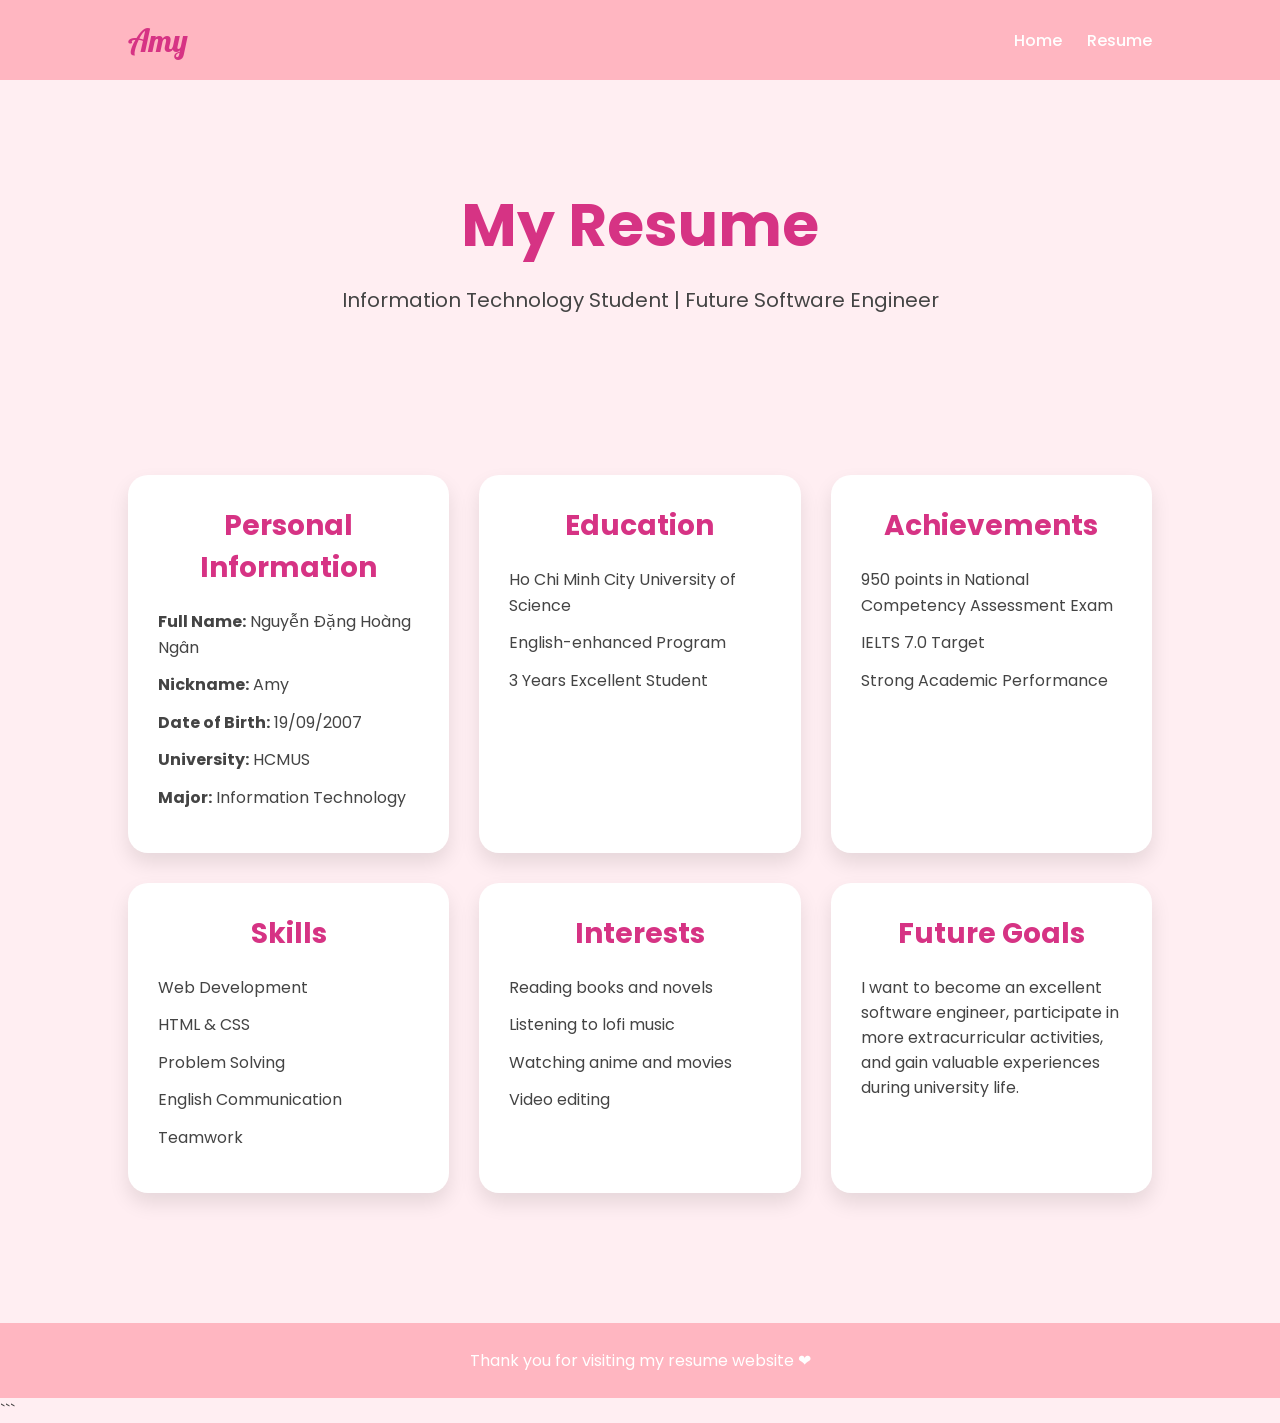
==== resume.html @ e3c83d65 "Update my resume" ====
<!DOCTYPE html>
<html lang="en">
<head>

    <!-- Website settings -->
    <meta charset="UTF-8">
    <meta name="viewport" content="width=device-width, initial-scale=1.0">

    <!-- Page title -->
    <title>Amy Resume</title>

    <!-- Connect CSS -->
    <link rel="stylesheet" href="style.css">

    <!-- Google Fonts -->
    <link href="https://fonts.googleapis.com/css2?family=Poppins:wght@300;400;500;700&family=Lobster&display=swap" rel="stylesheet">

</head>

<body>

    <!-- Navigation Bar -->
    <nav>

        <div class="logo">Amy</div>

        <ul>
            <li><a href="index.html">Home</a></li>
            <li><a href="resume.html">Resume</a></li>
        </ul>

    </nav>

    <!-- Resume Header -->
    <section class="resume-header">

        <h1>My Resume</h1>

        <p>
            Information Technology Student | Future Software Engineer
        </p>

    </section>

    <!-- Resume Content -->
    <section class="resume-container">

        <!-- Personal Information -->
        <div class="resume-card">

            <h2>Personal Information</h2>

            <ul>
                <li><strong>Full Name:</strong> Nguyễn Đặng Hoàng Ngân</li>
                <li><strong>Nickname:</strong> Amy</li>
                <li><strong>Date of Birth:</strong> 19/09/2007</li>
                <li><strong>University:</strong> HCMUS</li>
                <li><strong>Major:</strong> Information Technology</li>
            </ul>

        </div>

        <!-- Education -->
        <div class="resume-card">

            <h2>Education</h2>

            <ul>
                <li>Ho Chi Minh City University of Science</li>
                <li>English-enhanced Program</li>
                <li>3 Years Excellent Student</li>
            </ul>

        </div>

        <!-- Achievements -->
        <div class="resume-card">

            <h2>Achievements</h2>

            <ul>
                <li>950 points in National Competency Assessment Exam</li>
                <li>IELTS 7.0 Target</li>
                <li>Strong Academic Performance</li>
            </ul>

        </div>

        <!-- Skills -->
        <div class="resume-card">

            <h2>Skills</h2>

            <ul>
                <li>Web Development</li>
                <li>HTML & CSS</li>
                <li>Problem Solving</li>
                <li>English Communication</li>
                <li>Teamwork</li>
            </ul>

        </div>

        <!-- Interests -->
        <div class="resume-card">

            <h2>Interests</h2>

            <ul>
                <li>Reading books and novels</li>
                <li>Listening to lofi music</li>
                <li>Watching anime and movies</li>
                <li>Video editing</li>
            </ul>

        </div>

        <!-- Goals -->
        <div class="resume-card">

            <h2>Future Goals</h2>

            <p>
                I want to become an excellent software engineer,
                participate in more extracurricular activities,
                and gain valuable experiences during university life.
            </p>

        </div>

    </section>

    <!-- Footer -->
    <footer>

        <p>Thank you for visiting my resume website ❤</p>

    </footer>

</body>
</html>
```
---- style.css ----
/* Reset default browser spacing */
*{
    margin: 0;
    padding: 0;
    box-sizing: border-box;
}

/* Main body styling */
body{
    font-family: 'Poppins', sans-serif;
    background: #ffeef2;
    color: #444;
}

/* Navigation bar */
nav{
    display: flex;
    justify-content: space-between;
    align-items: center;

    padding: 20px 10%;
    background: #ffb6c1;

    position: sticky;
    top: 0;
}

/* Website logo */
.logo{
    font-size: 32px;
    font-family: 'Lobster', cursive;
    color: #d63384;
}

/* Navigation menu */
nav ul{
    display: flex;
    list-style: none;
}

/* Space between menu items */
nav ul li{
    margin-left: 25px;
}

/* Navigation links */
nav ul li a{
    text-decoration: none;
    color: white;
    font-weight: 500;
    transition: 0.3s;
}

/* Hover effect */
nav ul li a:hover{
    color: #d63384;
}

/* Hero section */
.hero{
    display: flex;
    justify-content: center;
    align-items: center;

    min-height: 80vh;

    padding: 50px 10%;
    text-align: center;
}

/* Hero text area */
.hero-text{
    max-width: 700px;
}

/* Main heading */
.hero-text h1{
    font-size: 60px;
    margin-bottom: 10px;
}

/* Highlight name */
.hero-text span{
    color: #ff4d88;
}

/* Subtitle */
.hero-text h2{
    font-size: 26px;
    margin-bottom: 20px;
    color: #c2185b;
}

/* Paragraph text */
.hero-text p{
    line-height: 1.8;
    margin-bottom: 30px;
    font-size: 18px;
}

/* Buttons container */
.buttons{
    display: flex;
    justify-content: center;
}

/* Main pink button */
.btn{
    padding: 12px 25px;

    background: #ff4d88;
    color: white;

    border-radius: 30px;

    text-decoration: none;

    transition: 0.3s;
}

/* Hover effect */
.btn:hover{
    background: #d63384;
}

/* General section styling */
section{
    padding: 80px 10%;
}

/* Section titles */
section h2{
    text-align: center;

    font-size: 40px;

    margin-bottom: 40px;

    color: #d63384;
}

/* About card */
.about-card{
    background: white;

    padding: 40px;

    border-radius: 20px;

    box-shadow: 0 10px 20px rgba(0,0,0,0.1);

    line-height: 1.8;
}

/* Skill cards container */
.skill-container{
    display: flex;

    gap: 30px;

    justify-content: center;

    flex-wrap: wrap;
}

/* Individual skill card */
.skill-card{
    background: white;

    width: 280px;

    padding: 30px;

    border-radius: 20px;

    text-align: center;

    box-shadow: 0 10px 20px rgba(0,0,0,0.1);

    transition: 0.3s;
}

/* Hover animation */
.skill-card:hover{
    transform: translateY(-10px);
}

/* Resume page header */
.resume-header{
    text-align: center;
    padding-top: 100px;
}

/* Resume title */
.resume-header h1{
    font-size: 60px;
    color: #d63384;
}

/* Resume subtitle */
.resume-header p{
    margin-top: 15px;
    font-size: 20px;
}

/* Resume grid layout */
.resume-container{
    display: grid;

    grid-template-columns: repeat(auto-fit, minmax(300px, 1fr));

    gap: 30px;
}

/* Resume information card */
.resume-card{
    background: white;

    padding: 30px;

    border-radius: 20px;

    box-shadow: 0 10px 20px rgba(0,0,0,0.1);

    transition: 0.3s;
}

/* Card hover effect */
.resume-card:hover{
    transform: scale(1.03);
}

/* Resume card title */
.resume-card h2{
    font-size: 28px;
    margin-bottom: 20px;
}

/* Resume list */
.resume-card ul{
    list-style: none;
}

/* List items */
.resume-card ul li{
    margin-bottom: 12px;
    line-height: 1.6;
}

/* Footer styling */
footer{
    margin-top: 50px;

    padding: 25px;

    background: #ffb6c1;

    text-align: center;

    color: white;
}

/* Responsive Design for mobile */
@media(max-width: 900px){

    /* Mobile navigation */
    nav{
        flex-direction: column;
        gap: 15px;
    }

    /* Smaller title */
    .hero-text h1{
        font-size: 45px;
    }

    /* Smaller subtitle */
    .hero-text h2{
        font-size: 22px;
    }

    /* Smaller section title */
    section h2{
        font-size: 32px;
    }

    /* Smaller resume title */
    .resume-header h1{
        font-size: 45px;
    }
}
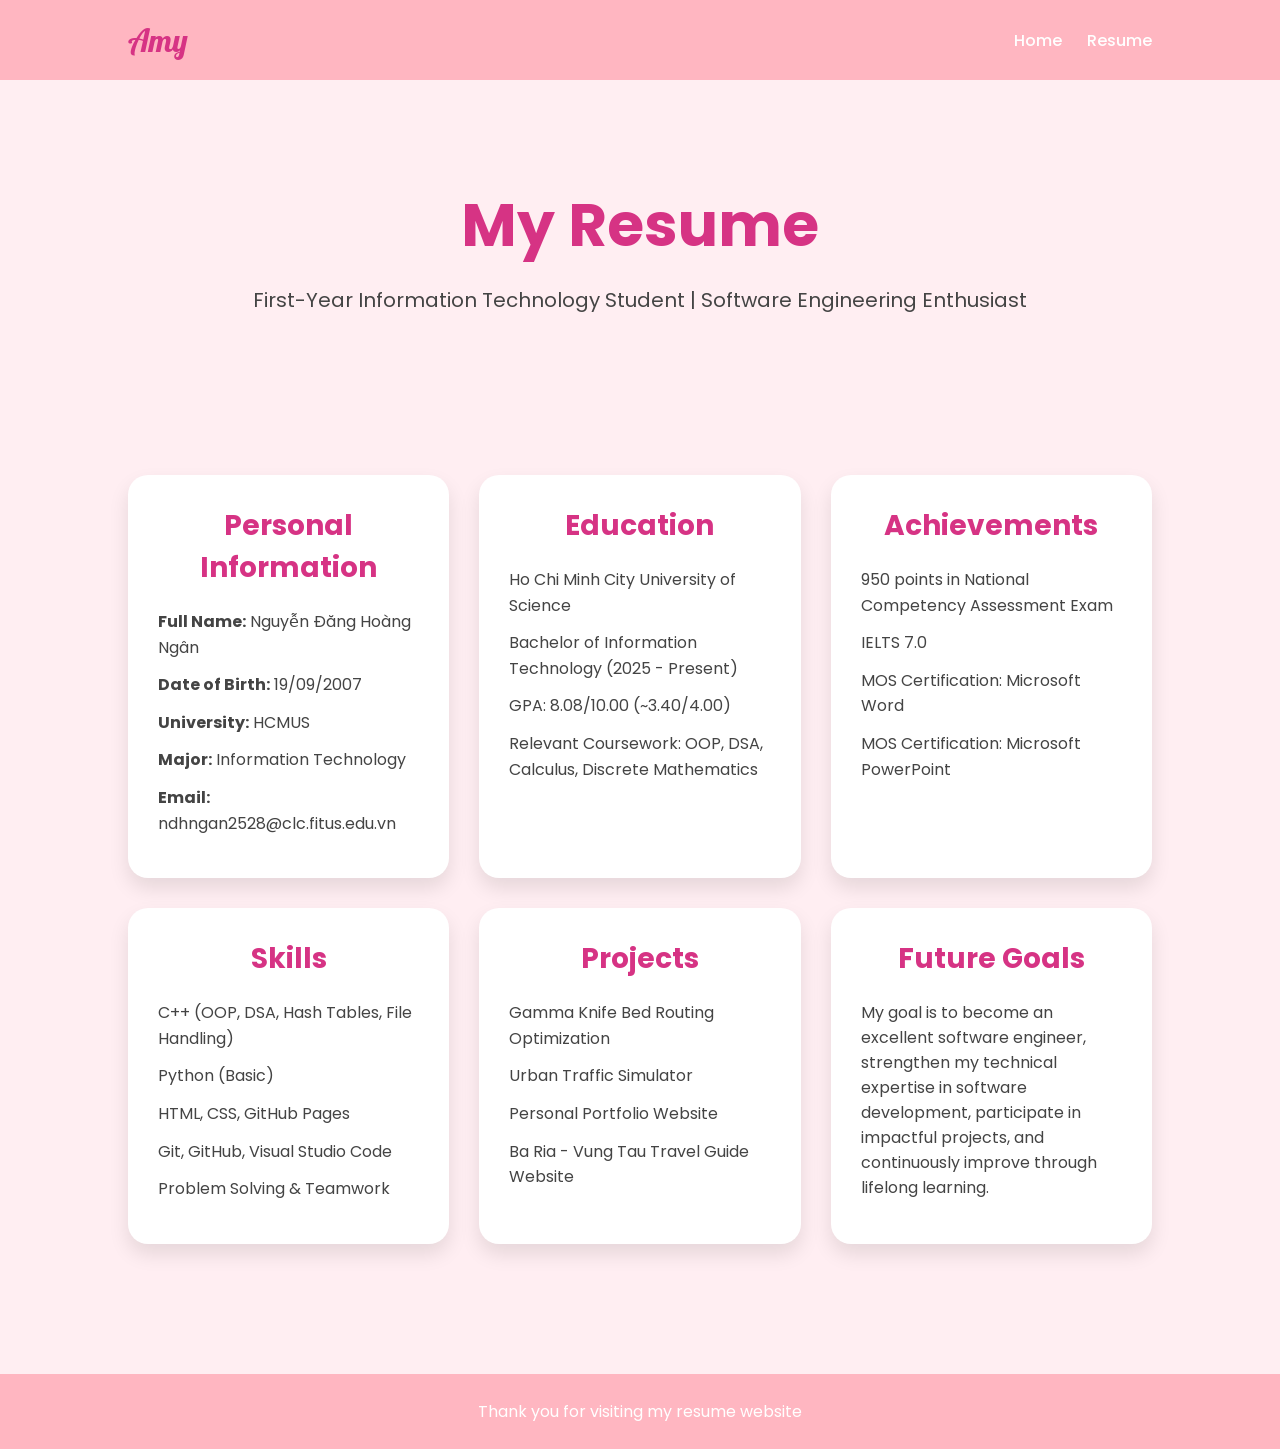
==== commit d9afc9e9: "Update resume.html" ====
--- a/resume.html
+++ b/resume.html
@@ -1,25 +1,21 @@
 <!DOCTYPE html>
 <html lang="en">
+
 <head>
 
-    <!-- Website settings -->
     <meta charset="UTF-8">
     <meta name="viewport" content="width=device-width, initial-scale=1.0">
 
-    <!-- Page title -->
     <title>Amy Resume</title>
 
-    <!-- Connect CSS -->
     <link rel="stylesheet" href="style.css">
 
-    <!-- Google Fonts -->
     <link href="https://fonts.googleapis.com/css2?family=Poppins:wght@300;400;500;700&family=Lobster&display=swap" rel="stylesheet">
 
 </head>
 
 <body>
 
-    <!-- Navigation Bar -->
     <nav>
 
         <div class="logo">Amy</div>
@@ -31,112 +27,105 @@
 
     </nav>
 
-    <!-- Resume Header -->
     <section class="resume-header">
 
         <h1>My Resume</h1>
 
         <p>
-            Information Technology Student | Future Software Engineer
+            First-Year Information Technology Student | Software Engineering Enthusiast
         </p>
 
     </section>
 
-    <!-- Resume Content -->
     <section class="resume-container">
 
-        <!-- Personal Information -->
         <div class="resume-card">
 
             <h2>Personal Information</h2>
 
             <ul>
-                <li><strong>Full Name:</strong> Nguyễn Đặng Hoàng Ngân</li>
-                <li><strong>Nickname:</strong> Amy</li>
+                <li><strong>Full Name:</strong> Nguyễn Đăng Hoàng Ngân</li>
                 <li><strong>Date of Birth:</strong> 19/09/2007</li>
                 <li><strong>University:</strong> HCMUS</li>
                 <li><strong>Major:</strong> Information Technology</li>
+                <li><strong>Email:</strong> ndhngan2528@clc.fitus.edu.vn</li>
             </ul>
 
         </div>
 
-        <!-- Education -->
         <div class="resume-card">
 
             <h2>Education</h2>
 
             <ul>
                 <li>Ho Chi Minh City University of Science</li>
-                <li>English-enhanced Program</li>
-                <li>3 Years Excellent Student</li>
+                <li>Bachelor of Information Technology (2025 - Present)</li>
+                <li>GPA: 8.08/10.00 (~3.40/4.00)</li>
+                <li>Relevant Coursework: OOP, DSA, Calculus, Discrete Mathematics</li>
             </ul>
 
         </div>
 
-        <!-- Achievements -->
         <div class="resume-card">
 
             <h2>Achievements</h2>
 
             <ul>
                 <li>950 points in National Competency Assessment Exam</li>
-                <li>IELTS 7.0 Target</li>
-                <li>Strong Academic Performance</li>
+                <li>IELTS 7.0</li>
+                <li>MOS Certification: Microsoft Word</li>
+                <li>MOS Certification: Microsoft PowerPoint</li>
             </ul>
 
         </div>
 
-        <!-- Skills -->
         <div class="resume-card">
 
             <h2>Skills</h2>
 
             <ul>
-                <li>Web Development</li>
-                <li>HTML & CSS</li>
-                <li>Problem Solving</li>
-                <li>English Communication</li>
-                <li>Teamwork</li>
+                <li>C++ (OOP, DSA, Hash Tables, File Handling)</li>
+                <li>Python (Basic)</li>
+                <li>HTML, CSS, GitHub Pages</li>
+                <li>Git, GitHub, Visual Studio Code</li>
+                <li>Problem Solving & Teamwork</li>
             </ul>
 
         </div>
 
-        <!-- Interests -->
         <div class="resume-card">
 
-            <h2>Interests</h2>
+            <h2>Projects</h2>
 
             <ul>
-                <li>Reading books and novels</li>
-                <li>Listening to lofi music</li>
-                <li>Watching anime and movies</li>
-                <li>Video editing</li>
+                <li>Gamma Knife Bed Routing Optimization</li>
+                <li>Urban Traffic Simulator</li>
+                <li>Personal Portfolio Website</li>
+                <li>Ba Ria - Vung Tau Travel Guide Website</li>
             </ul>
 
         </div>
 
-        <!-- Goals -->
         <div class="resume-card">
 
             <h2>Future Goals</h2>
 
             <p>
-                I want to become an excellent software engineer,
-                participate in more extracurricular activities,
-                and gain valuable experiences during university life.
+                My goal is to become an excellent software engineer,
+                strengthen my technical expertise in software development,
+                participate in impactful projects, and continuously improve through lifelong learning.
             </p>
 
         </div>
 
     </section>
 
-    <!-- Footer -->
     <footer>
 
-        <p>Thank you for visiting my resume website ❤</p>
+        <p>Thank you for visiting my resume website</p>
 
     </footer>
 
 </body>
+
 </html>
-```
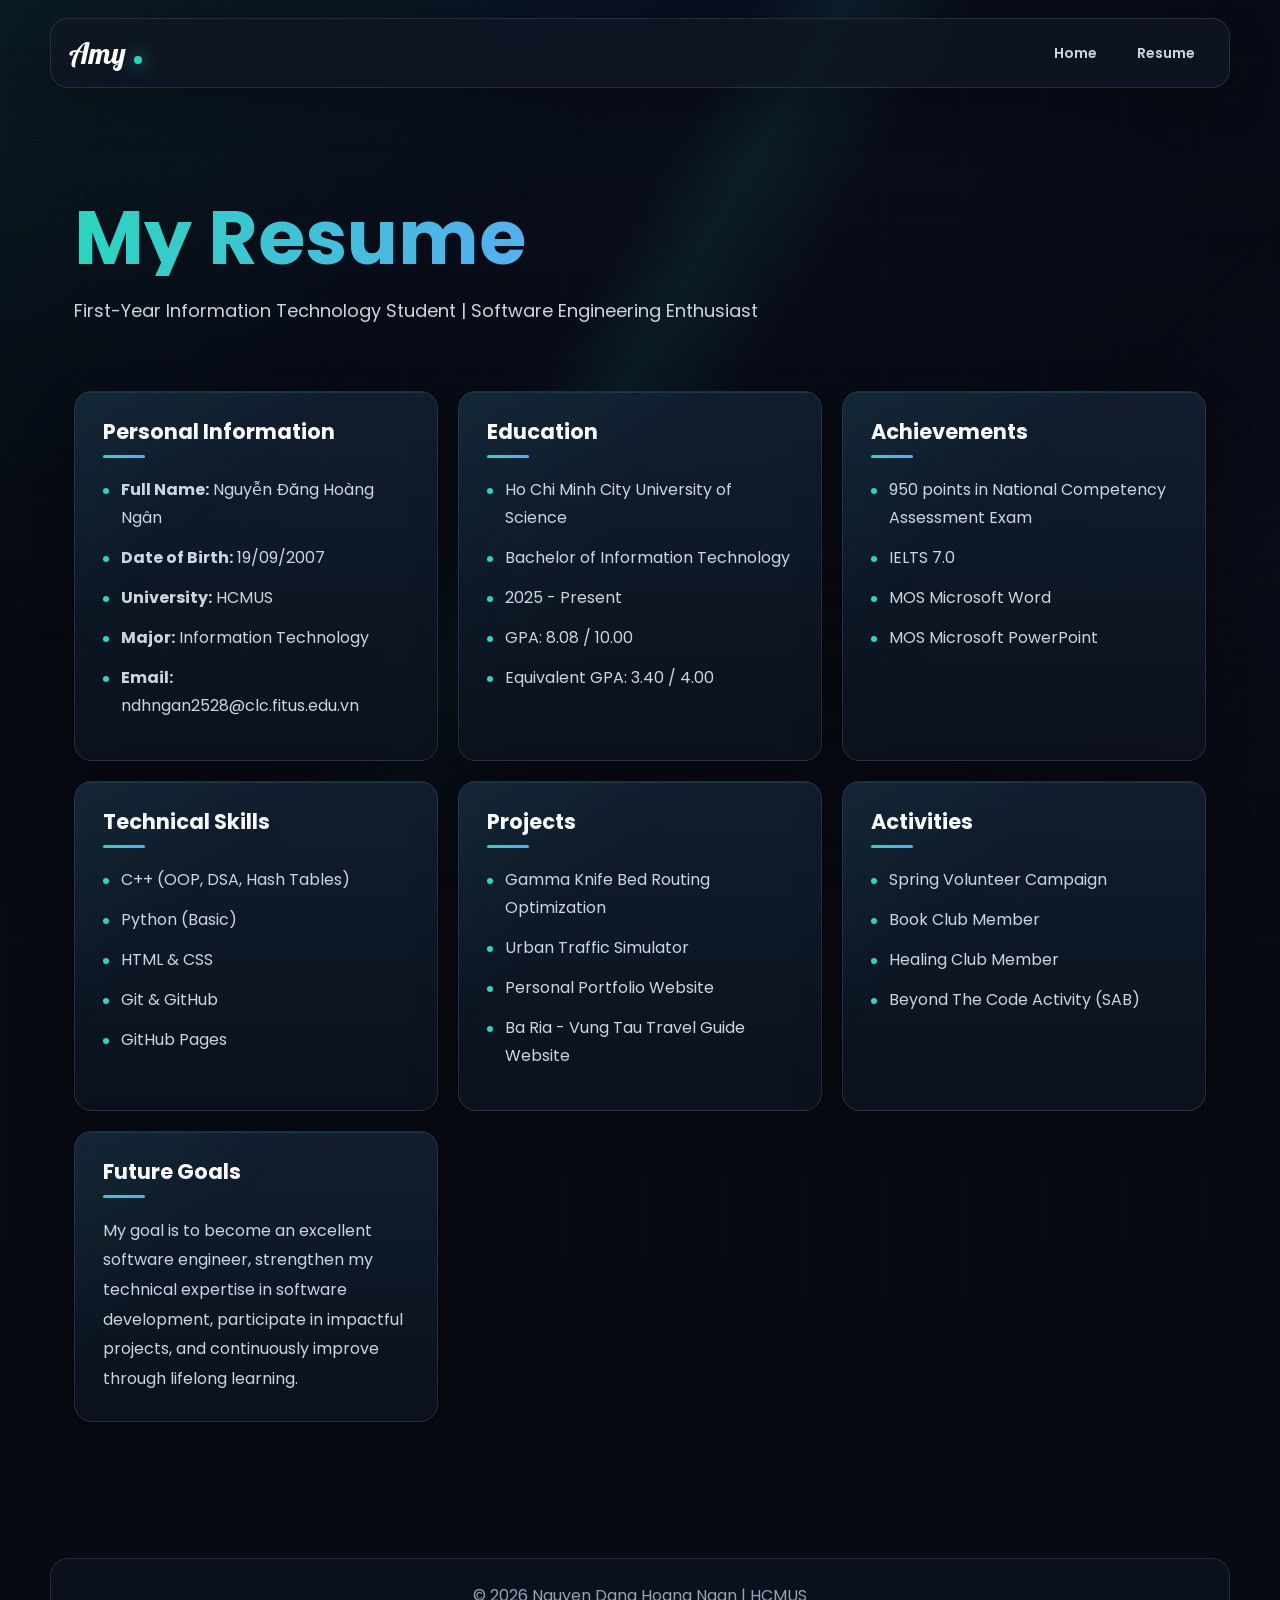
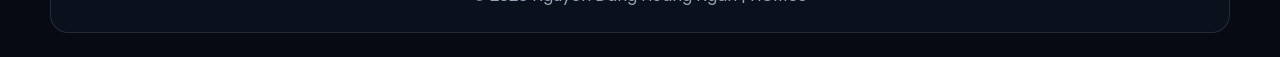
==== commit e9d394ff: "Update index, resume, style" ====
--- a/resume.html
+++ b/resume.html
@@ -6,15 +6,17 @@
     <meta charset="UTF-8">
     <meta name="viewport" content="width=device-width, initial-scale=1.0">
 
-    <title>Amy Resume</title>
+    <title>Resume - Hoang Ngan</title>
 
     <link rel="stylesheet" href="style.css">
 
-    <link href="https://fonts.googleapis.com/css2?family=Poppins:wght@300;400;500;700&family=Lobster&display=swap" rel="stylesheet">
+    <link href="https://fonts.googleapis.com/css2?family=Poppins:wght@300;400;500;600;700&family=Lobster&display=swap" rel="stylesheet">
 
 </head>
 
 <body>
+
+    <div class="bg-animation"></div>
 
     <nav>
 
@@ -32,14 +34,15 @@
         <h1>My Resume</h1>
 
         <p>
-            First-Year Information Technology Student | Software Engineering Enthusiast
+            First-Year Information Technology Student
+            | Software Engineering Enthusiast
         </p>
 
     </section>
 
     <section class="resume-container">
 
-        <div class="resume-card">
+        <div class="resume-card glass">
 
             <h2>Personal Information</h2>
 
@@ -53,47 +56,48 @@
 
         </div>
 
-        <div class="resume-card">
+        <div class="resume-card glass">
 
             <h2>Education</h2>
 
             <ul>
                 <li>Ho Chi Minh City University of Science</li>
-                <li>Bachelor of Information Technology (2025 - Present)</li>
-                <li>GPA: 8.08/10.00 (~3.40/4.00)</li>
-                <li>Relevant Coursework: OOP, DSA, Calculus, Discrete Mathematics</li>
+                <li>Bachelor of Information Technology</li>
+                <li>2025 - Present</li>
+                <li>GPA: 8.08 / 10.00</li>
+                <li>Equivalent GPA: 3.40 / 4.00</li>
             </ul>
 
         </div>
 
-        <div class="resume-card">
+        <div class="resume-card glass">
 
             <h2>Achievements</h2>
 
             <ul>
                 <li>950 points in National Competency Assessment Exam</li>
                 <li>IELTS 7.0</li>
-                <li>MOS Certification: Microsoft Word</li>
-                <li>MOS Certification: Microsoft PowerPoint</li>
+                <li>MOS Microsoft Word</li>
+                <li>MOS Microsoft PowerPoint</li>
             </ul>
 
         </div>
 
-        <div class="resume-card">
+        <div class="resume-card glass">
 
-            <h2>Skills</h2>
+            <h2>Technical Skills</h2>
 
             <ul>
-                <li>C++ (OOP, DSA, Hash Tables, File Handling)</li>
+                <li>C++ (OOP, DSA, Hash Tables)</li>
                 <li>Python (Basic)</li>
-                <li>HTML, CSS, GitHub Pages</li>
-                <li>Git, GitHub, Visual Studio Code</li>
-                <li>Problem Solving & Teamwork</li>
+                <li>HTML & CSS</li>
+                <li>Git & GitHub</li>
+                <li>GitHub Pages</li>
             </ul>
 
         </div>
 
-        <div class="resume-card">
+        <div class="resume-card glass">
 
             <h2>Projects</h2>
 
@@ -106,14 +110,28 @@
 
         </div>
 
-        <div class="resume-card">
+        <div class="resume-card glass">
+
+            <h2>Activities</h2>
+
+            <ul>
+                <li>Spring Volunteer Campaign</li>
+                <li>Book Club Member</li>
+                <li>Healing Club Member</li>
+                <li>Beyond The Code Activity (SAB)</li>
+            </ul>
+
+        </div>
+
+        <div class="resume-card glass">
 
             <h2>Future Goals</h2>
 
             <p>
                 My goal is to become an excellent software engineer,
                 strengthen my technical expertise in software development,
-                participate in impactful projects, and continuously improve through lifelong learning.
+                participate in impactful projects, and continuously improve
+                through lifelong learning.
             </p>
 
         </div>
@@ -122,10 +140,12 @@
 
     <footer>
 
-        <p>Thank you for visiting my resume website</p>
+        <p>
+            © 2026 Nguyen Dang Hoang Ngan | HCMUS
+        </p>
 
     </footer>
 
 </body>
 
-</html>
+</html>
--- a/style.css
+++ b/style.css
@@ -1,291 +1,633 @@
-/* Reset default browser spacing */
+/* =====================================
+   RESET
+===================================== */
+
 *{
-    margin: 0;
-    padding: 0;
-    box-sizing: border-box;
-}
-
-/* Main body styling */
+    margin:0;
+    padding:0;
+    box-sizing:border-box;
+}
+
+html{
+    scroll-behavior:smooth;
+}
+
+/* =====================================
+   BASE
+===================================== */
+
+:root{
+    --bg:#070a12;
+    --panel:#101725;
+    --panel-soft:#141f31;
+    --text:#e8eef8;
+    --muted:#94a3b8;
+    --line:rgba(148,163,184,.18);
+    --cyan:#2dd4bf;
+    --blue:#60a5fa;
+    --violet:#a78bfa;
+    --shadow:0 24px 70px rgba(0,0,0,.35);
+}
+
 body{
-    font-family: 'Poppins', sans-serif;
-    background: #ffeef2;
-    color: #444;
-}
-
-/* Navigation bar */
+    min-height:100vh;
+    font-family:'Poppins',sans-serif;
+    color:var(--text);
+    overflow-x:hidden;
+    position:relative;
+    background:
+        linear-gradient(180deg,rgba(7,10,18,.78),rgba(7,10,18,.98)),
+        repeating-linear-gradient(90deg,rgba(45,212,191,.06) 0 1px,transparent 1px 80px),
+        repeating-linear-gradient(0deg,rgba(96,165,250,.05) 0 1px,transparent 1px 80px),
+        radial-gradient(circle at 50% 0%,#172554 0,#070a12 48%);
+}
+
+body::before{
+    content:"";
+    position:fixed;
+    inset:0;
+    pointer-events:none;
+    background:
+        linear-gradient(120deg,transparent 0 42%,rgba(45,212,191,.08) 47%,transparent 54% 100%),
+        linear-gradient(180deg,transparent,rgba(7,10,18,.72));
+    z-index:-2;
+}
+
+body::after{
+    content:"";
+    position:fixed;
+    inset:auto 0 0;
+    height:38%;
+    pointer-events:none;
+    background:linear-gradient(180deg,transparent,var(--bg));
+    z-index:-1;
+}
+
+.bg-animation{
+    position:fixed;
+    inset:0;
+    z-index:-3;
+    pointer-events:none;
+    background:
+        linear-gradient(135deg,rgba(45,212,191,.08),transparent 34%),
+        linear-gradient(315deg,rgba(167,139,250,.08),transparent 32%);
+}
+
+a{
+    color:inherit;
+}
+
+/* =====================================
+   NAVBAR
+===================================== */
+
 nav{
-    display: flex;
-    justify-content: space-between;
-    align-items: center;
-
-    padding: 20px 10%;
-    background: #ffb6c1;
-
-    position: sticky;
-    top: 0;
-}
-
-/* Website logo */
+    width:min(1180px,calc(100% - 40px));
+    margin:18px auto 0;
+    padding:14px 18px;
+    display:flex;
+    justify-content:space-between;
+    align-items:center;
+    position:sticky;
+    top:16px;
+    z-index:1000;
+    background:rgba(16,23,37,.78);
+    backdrop-filter:blur(18px);
+    border:1px solid var(--line);
+    border-radius:18px;
+    box-shadow:0 18px 45px rgba(0,0,0,.24);
+}
+
 .logo{
-    font-size: 32px;
-    font-family: 'Lobster', cursive;
-    color: #d63384;
-}
-
-/* Navigation menu */
+    font-size:30px;
+    font-family:'Lobster',cursive;
+    color:#ffffff;
+    letter-spacing:0;
+}
+
+.logo::after{
+    content:"";
+    display:inline-block;
+    width:8px;
+    height:8px;
+    margin-left:8px;
+    border-radius:50%;
+    background:var(--cyan);
+    box-shadow:0 0 18px var(--cyan);
+}
+
 nav ul{
-    display: flex;
-    list-style: none;
-}
-
-/* Space between menu items */
-nav ul li{
-    margin-left: 25px;
-}
-
-/* Navigation links */
+    display:flex;
+    align-items:center;
+    gap:8px;
+    list-style:none;
+}
+
 nav ul li a{
-    text-decoration: none;
-    color: white;
-    font-weight: 500;
-    transition: 0.3s;
-}
-
-/* Hover effect */
+    display:inline-flex;
+    min-height:40px;
+    align-items:center;
+    padding:0 16px;
+    border-radius:999px;
+    text-decoration:none;
+    color:#cbd5e1;
+    font-size:14px;
+    font-weight:600;
+    transition:background .25s ease,color .25s ease,transform .25s ease;
+}
+
 nav ul li a:hover{
-    color: #d63384;
-}
-
-/* Hero section */
+    color:#ffffff;
+    background:rgba(45,212,191,.12);
+    transform:translateY(-1px);
+}
+
+/* =====================================
+   HERO
+===================================== */
+
 .hero{
-    display: flex;
-    justify-content: center;
-    align-items: center;
-
-    min-height: 80vh;
-
-    padding: 50px 10%;
-    text-align: center;
-}
-
-/* Hero text area */
+    min-height:calc(100vh - 94px);
+    display:grid;
+    place-items:center;
+    padding:96px 24px 74px;
+}
+
 .hero-text{
-    max-width: 700px;
-}
-
-/* Main heading */
+    width:min(980px,100%);
+    text-align:left;
+    padding:48px;
+    position:relative;
+    overflow:hidden;
+    border:1px solid var(--line);
+    border-radius:28px;
+    background:
+        linear-gradient(135deg,rgba(20,31,49,.92),rgba(16,23,37,.72)),
+        linear-gradient(90deg,rgba(45,212,191,.12),transparent 42%);
+    box-shadow:var(--shadow);
+}
+
+.hero-text::before{
+    content:"PORTFOLIO";
+    position:absolute;
+    top:28px;
+    right:34px;
+    color:rgba(148,163,184,.12);
+    font-size:13px;
+    font-weight:700;
+    letter-spacing:3px;
+}
+
 .hero-text h1{
-    font-size: 60px;
-    margin-bottom: 10px;
-}
-
-/* Highlight name */
+    max-width:760px;
+    font-size:clamp(44px,7vw,82px);
+    line-height:1.02;
+    margin-bottom:22px;
+}
+
 .hero-text span{
-    color: #ff4d88;
-}
-
-/* Subtitle */
+    display:block;
+    width:max-content;
+    max-width:100%;
+    color:transparent;
+    background:linear-gradient(90deg,var(--cyan),var(--blue),var(--violet));
+    -webkit-background-clip:text;
+    background-clip:text;
+}
+
 .hero-text h2{
-    font-size: 26px;
-    margin-bottom: 20px;
-    color: #c2185b;
-}
-
-/* Paragraph text */
+    max-width:780px;
+    color:#d7e3f4;
+    margin-bottom:22px;
+    font-size:clamp(20px,2.4vw,30px);
+    font-weight:500;
+}
+
 .hero-text p{
-    line-height: 1.8;
-    margin-bottom: 30px;
-    font-size: 18px;
-}
-
-/* Buttons container */
+    max-width:790px;
+    font-size:17px;
+    line-height:1.85;
+    color:#b8c6d8;
+    margin-bottom:34px;
+}
+
+/* =====================================
+   BUTTON
+===================================== */
+
 .buttons{
-    display: flex;
-    justify-content: center;
-}
-
-/* Main pink button */
+    display:flex;
+    align-items:center;
+    gap:14px;
+}
+
 .btn{
-    padding: 12px 25px;
-
-    background: #ff4d88;
-    color: white;
-
-    border-radius: 30px;
-
-    text-decoration: none;
-
-    transition: 0.3s;
-}
-
-/* Hover effect */
+    display:inline-flex;
+    min-height:48px;
+    align-items:center;
+    justify-content:center;
+    padding:0 24px;
+    border-radius:12px;
+    text-decoration:none;
+    color:#06131b;
+    font-weight:700;
+    background:linear-gradient(135deg,var(--cyan),var(--blue));
+    box-shadow:0 14px 36px rgba(45,212,191,.24);
+    transition:transform .25s ease,box-shadow .25s ease,filter .25s ease;
+}
+
 .btn:hover{
-    background: #d63384;
-}
-
-/* General section styling */
+    transform:translateY(-3px);
+    box-shadow:0 20px 44px rgba(96,165,250,.28);
+    filter:saturate(1.12);
+}
+
+/* =====================================
+   SECTION
+===================================== */
+
 section{
-    padding: 80px 10%;
-}
-
-/* Section titles */
+    width:min(1180px,100%);
+    margin:0 auto;
+    padding:82px 24px;
+}
+
 section h2{
-    text-align: center;
-
-    font-size: 40px;
-
-    margin-bottom: 40px;
-
-    color: #d63384;
-}
-
-/* About card */
+    text-align:left;
+    font-size:clamp(30px,4vw,46px);
+    line-height:1.1;
+    margin-bottom:28px;
+    color:#f8fafc;
+}
+
+section h2::after{
+    content:"";
+    display:block;
+    width:72px;
+    height:3px;
+    margin-top:16px;
+    border-radius:999px;
+    background:linear-gradient(90deg,var(--cyan),var(--blue));
+}
+
+/* =====================================
+   PANEL STYLE
+===================================== */
+
+.glass,
+.about-card,
+.skill-card,
+.resume-card{
+    background:linear-gradient(180deg,rgba(20,31,49,.9),rgba(12,18,30,.88));
+    border:1px solid var(--line);
+    box-shadow:0 18px 48px rgba(0,0,0,.24);
+}
+
+.about-card,
+.skill-card,
+.resume-card{
+    position:relative;
+    overflow:hidden;
+}
+
+.about-card::before,
+.skill-card::before,
+.resume-card::before{
+    content:"";
+    position:absolute;
+    inset:0;
+    pointer-events:none;
+    border-top:1px solid rgba(45,212,191,.22);
+    background:linear-gradient(135deg,rgba(45,212,191,.09),transparent 38%);
+    opacity:.7;
+}
+
+/* =====================================
+   ABOUT
+===================================== */
+
 .about-card{
-    background: white;
-
-    padding: 40px;
-
-    border-radius: 20px;
-
-    box-shadow: 0 10px 20px rgba(0,0,0,0.1);
-
-    line-height: 1.8;
-}
-
-/* Skill cards container */
+    padding:34px;
+    border-radius:18px;
+    line-height:1.9;
+    color:#cbd5e1;
+}
+
+.about-card p{
+    position:relative;
+    z-index:1;
+}
+
+/* =====================================
+   SKILLS AND PROJECTS
+===================================== */
+
 .skill-container{
-    display: flex;
-
-    gap: 30px;
-
-    justify-content: center;
-
-    flex-wrap: wrap;
-}
-
-/* Individual skill card */
+    display:grid;
+    grid-template-columns:repeat(4,minmax(0,1fr));
+    gap:20px;
+}
+
 .skill-card{
-    background: white;
-
-    width: 280px;
-
-    padding: 30px;
-
-    border-radius: 20px;
-
-    text-align: center;
-
-    box-shadow: 0 10px 20px rgba(0,0,0,0.1);
-
-    transition: 0.3s;
-}
-
-/* Hover animation */
+    min-height:180px;
+    padding:26px;
+    border-radius:18px;
+    transition:transform .25s ease,border-color .25s ease,box-shadow .25s ease;
+}
+
+.projects .skill-card{
+    min-height:210px;
+}
+
 .skill-card:hover{
-    transform: translateY(-10px);
-}
-
-/* Resume page header */
+    transform:translateY(-6px);
+    border-color:rgba(45,212,191,.42);
+    box-shadow:0 28px 70px rgba(0,0,0,.32);
+}
+
+.skill-card h3{
+    position:relative;
+    z-index:1;
+    color:#f8fafc;
+    margin-bottom:18px;
+    font-size:20px;
+}
+
+.skill-card p{
+    position:relative;
+    z-index:1;
+    line-height:1.8;
+    color:#b8c6d8;
+}
+
+.skill-card h3::before{
+    content:"";
+    display:block;
+    width:36px;
+    height:3px;
+    margin-bottom:18px;
+    border-radius:999px;
+    background:linear-gradient(90deg,var(--cyan),var(--blue));
+}
+
+/* =====================================
+   SKILL BAR
+===================================== */
+
+.skill-bar{
+    position:relative;
+    z-index:1;
+    width:100%;
+    height:38px;
+    background:rgba(7,10,18,.68);
+    border:1px solid rgba(148,163,184,.14);
+    border-radius:12px;
+    overflow:hidden;
+    margin-top:18px;
+}
+
+.skill-fill{
+    height:100%;
+    display:flex;
+    align-items:center;
+    justify-content:flex-end;
+    padding-right:12px;
+    font-size:12px;
+    font-weight:700;
+    color:#06131b;
+    background:linear-gradient(90deg,var(--cyan),var(--blue));
+    animation:fillSkill 1.1s ease both;
+}
+
+.cpp{width:85%;}
+.html{width:90%;}
+.python{width:70%;}
+.git{width:75%;}
+
+@keyframes fillSkill{
+    from{
+        width:0;
+    }
+}
+
+/* =====================================
+   RESUME
+===================================== */
+
 .resume-header{
-    text-align: center;
-    padding-top: 100px;
-}
-
-/* Resume title */
+    text-align:left;
+    padding-top:112px;
+    padding-bottom:36px;
+}
+
 .resume-header h1{
-    font-size: 60px;
-    color: #d63384;
-}
-
-/* Resume subtitle */
+    font-size:clamp(46px,7vw,76px);
+    line-height:1;
+    color:transparent;
+    background:linear-gradient(90deg,var(--cyan),var(--blue),var(--violet));
+    -webkit-background-clip:text;
+    background-clip:text;
+}
+
 .resume-header p{
-    margin-top: 15px;
-    font-size: 20px;
-}
-
-/* Resume grid layout */
+    max-width:720px;
+    margin-top:20px;
+    color:#cbd5e1;
+    font-size:18px;
+    line-height:1.7;
+}
+
 .resume-container{
-    display: grid;
-
-    grid-template-columns: repeat(auto-fit, minmax(300px, 1fr));
-
-    gap: 30px;
-}
-
-/* Resume information card */
+    display:grid;
+    grid-template-columns:repeat(3,minmax(0,1fr));
+    gap:20px;
+    padding-top:28px;
+}
+
 .resume-card{
-    background: white;
-
-    padding: 30px;
-
-    border-radius: 20px;
-
-    box-shadow: 0 10px 20px rgba(0,0,0,0.1);
-
-    transition: 0.3s;
-}
-
-/* Card hover effect */
+    padding:28px;
+    border-radius:18px;
+    transition:transform .25s ease,border-color .25s ease,box-shadow .25s ease;
+}
+
 .resume-card:hover{
-    transform: scale(1.03);
-}
-
-/* Resume card title */
+    transform:translateY(-5px);
+    border-color:rgba(96,165,250,.4);
+    box-shadow:0 28px 70px rgba(0,0,0,.32);
+}
+
 .resume-card h2{
-    font-size: 28px;
-    margin-bottom: 20px;
-}
-
-/* Resume list */
+    position:relative;
+    z-index:1;
+    text-align:left;
+    color:#f8fafc;
+    margin-bottom:18px;
+    font-size:21px;
+}
+
+.resume-card h2::after{
+    content:"";
+    display:block;
+    width:42px;
+    height:3px;
+    margin-top:12px;
+    border-radius:999px;
+    background:linear-gradient(90deg,var(--cyan),var(--blue));
+}
+
 .resume-card ul{
-    list-style: none;
-}
-
-/* List items */
-.resume-card ul li{
-    margin-bottom: 12px;
-    line-height: 1.6;
-}
-
-/* Footer styling */
+    position:relative;
+    z-index:1;
+    list-style:none;
+}
+
+.resume-card li{
+    margin-bottom:12px;
+    padding-left:18px;
+    position:relative;
+    line-height:1.75;
+    color:#cbd5e1;
+}
+
+.resume-card li::before{
+    content:"";
+    position:absolute;
+    left:0;
+    top:.78em;
+    width:6px;
+    height:6px;
+    border-radius:50%;
+    background:var(--cyan);
+}
+
+.resume-card p{
+    position:relative;
+    z-index:1;
+    line-height:1.85;
+    color:#cbd5e1;
+}
+
+/* =====================================
+   FOOTER
+===================================== */
+
 footer{
-    margin-top: 50px;
-
-    padding: 25px;
-
-    background: #ffb6c1;
-
-    text-align: center;
-
-    color: white;
-}
-
-/* Responsive Design for mobile */
-@media(max-width: 900px){
-
-    /* Mobile navigation */
+    width:min(1180px,calc(100% - 40px));
+    margin:54px auto 24px;
+    padding:24px;
+    text-align:center;
+    color:#94a3b8;
+    border:1px solid var(--line);
+    border-radius:18px;
+    background:rgba(16,23,37,.62);
+}
+
+/* =====================================
+   SCROLLBAR
+===================================== */
+
+::-webkit-scrollbar{
+    width:10px;
+}
+
+::-webkit-scrollbar-track{
+    background:#070a12;
+}
+
+::-webkit-scrollbar-thumb{
+    background:linear-gradient(180deg,var(--cyan),var(--blue));
+    border-radius:20px;
+}
+
+/* =====================================
+   RESPONSIVE
+===================================== */
+
+@media(max-width:1040px){
+    .skill-container,
+    .resume-container{
+        grid-template-columns:repeat(2,minmax(0,1fr));
+    }
+}
+
+@media(max-width:760px){
     nav{
-        flex-direction: column;
-        gap: 15px;
-    }
-
-    /* Smaller title */
-    .hero-text h1{
-        font-size: 45px;
-    }
-
-    /* Smaller subtitle */
-    .hero-text h2{
-        font-size: 22px;
-    }
-
-    /* Smaller section title */
-    section h2{
-        font-size: 32px;
-    }
-
-    /* Smaller resume title */
-    .resume-header h1{
-        font-size: 45px;
-    }
-}
+        width:calc(100% - 28px);
+        top:10px;
+        margin-top:10px;
+        padding:12px;
+        border-radius:16px;
+    }
+
+    .logo{
+        font-size:26px;
+    }
+
+    nav ul li a{
+        min-height:36px;
+        padding:0 12px;
+        font-size:13px;
+    }
+
+    .hero{
+        min-height:auto;
+        padding:64px 16px 40px;
+    }
+
+    .hero-text{
+        padding:32px 22px;
+        border-radius:22px;
+    }
+
+    .hero-text::before{
+        position:static;
+        display:block;
+        margin-bottom:22px;
+    }
+
+    section{
+        padding:56px 16px;
+    }
+
+    .skill-container,
+    .resume-container{
+        grid-template-columns:1fr;
+    }
+
+    .about-card,
+    .skill-card,
+    .resume-card{
+        border-radius:16px;
+    }
+}
+
+@media(max-width:460px){
+    nav{
+        align-items:flex-start;
+        gap:10px;
+    }
+
+    nav ul{
+        width:100%;
+    }
+
+    nav ul li,
+    nav ul li a{
+        flex:1;
+    }
+
+    nav ul li a{
+        justify-content:center;
+    }
+
+    .hero-text p,
+    .resume-header p{
+        font-size:16px;
+    }
+
+    .about-card,
+    .skill-card,
+    .resume-card{
+        padding:22px;
+    }
+}
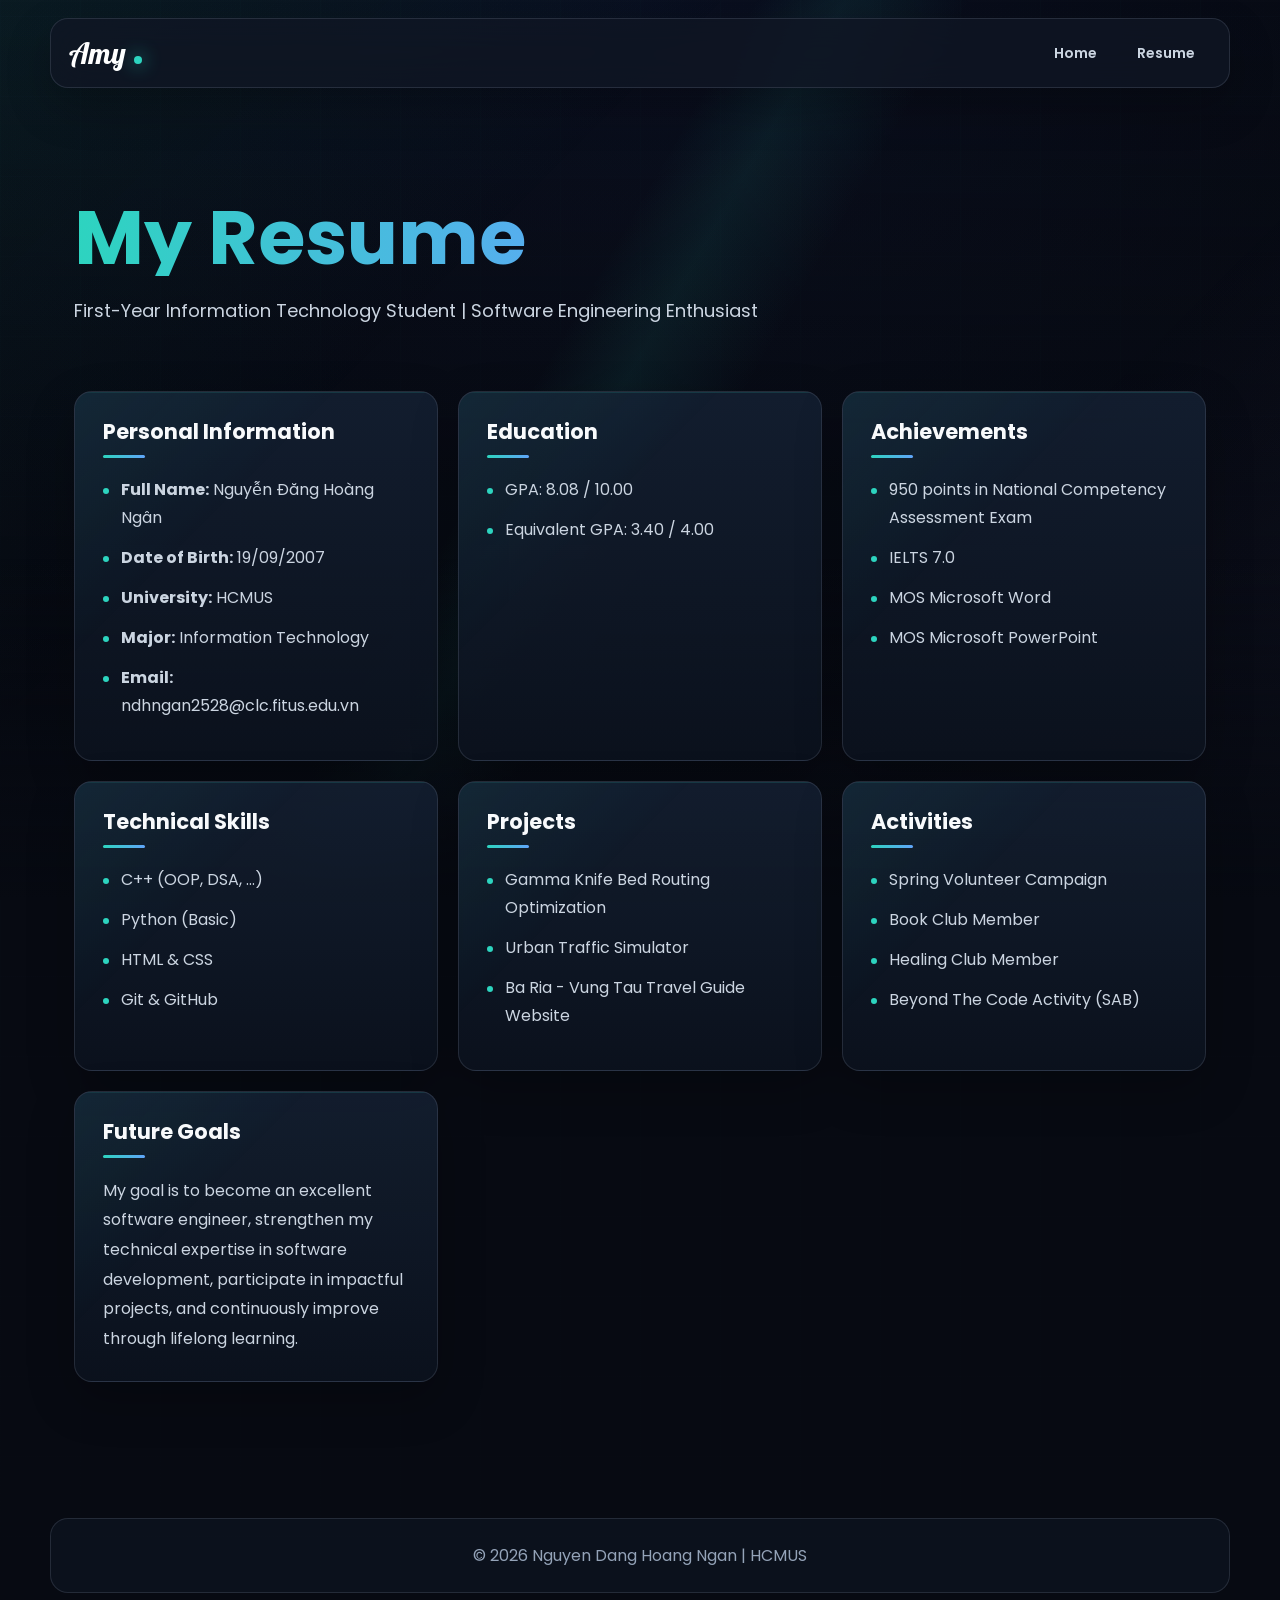
==== commit 68ab5091: "Update resume.html" ====
--- a/resume.html
+++ b/resume.html
@@ -61,9 +61,6 @@
             <h2>Education</h2>
 
             <ul>
-                <li>Ho Chi Minh City University of Science</li>
-                <li>Bachelor of Information Technology</li>
-                <li>2025 - Present</li>
                 <li>GPA: 8.08 / 10.00</li>
                 <li>Equivalent GPA: 3.40 / 4.00</li>
             </ul>
@@ -88,11 +85,10 @@
             <h2>Technical Skills</h2>
 
             <ul>
-                <li>C++ (OOP, DSA, Hash Tables)</li>
+                <li>C++ (OOP, DSA, ...)</li>
                 <li>Python (Basic)</li>
                 <li>HTML & CSS</li>
                 <li>Git & GitHub</li>
-                <li>GitHub Pages</li>
             </ul>
 
         </div>
@@ -104,7 +100,6 @@
             <ul>
                 <li>Gamma Knife Bed Routing Optimization</li>
                 <li>Urban Traffic Simulator</li>
-                <li>Personal Portfolio Website</li>
                 <li>Ba Ria - Vung Tau Travel Guide Website</li>
             </ul>
 
@@ -148,4 +143,4 @@
 
 </body>
 
-</html>+</html>
